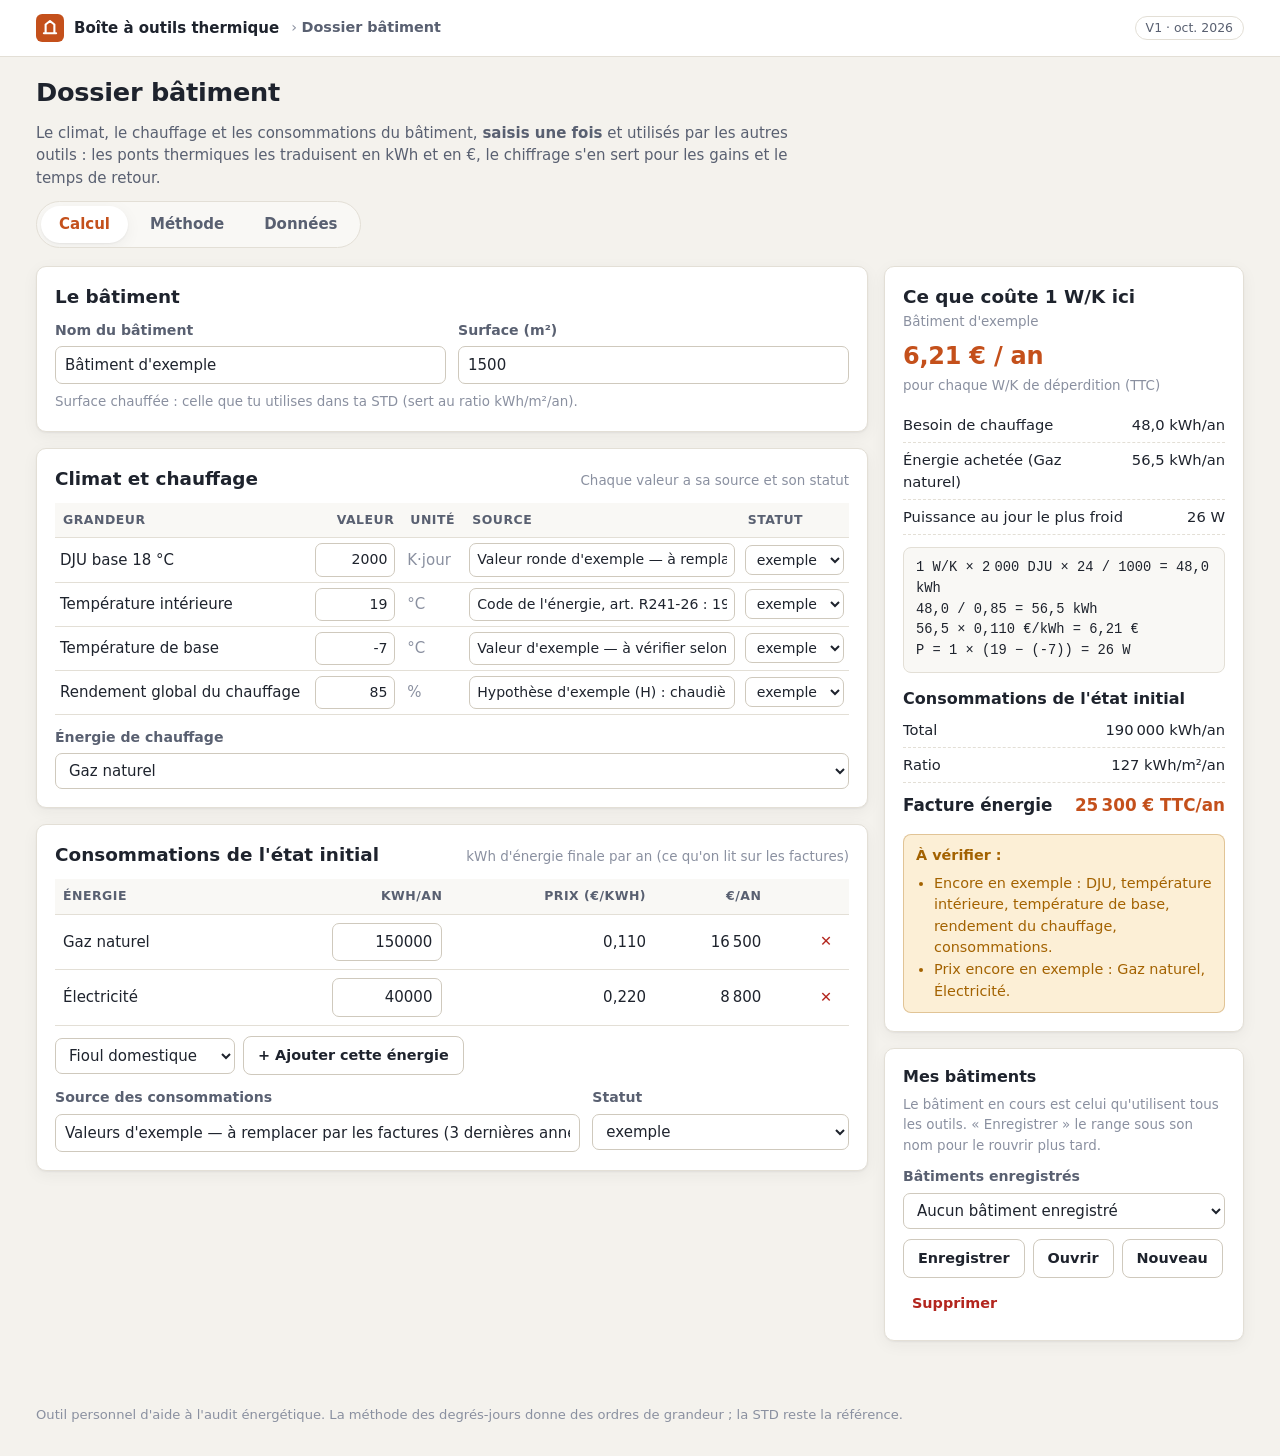
==== outils/batiment/index.html @ 41729c94 "Lot 2 « utile pour les rapports » : dossier bâtiment, scénarios, gains, € des ponts thermiques Dossi" ====
<!doctype html>
<html lang="fr">
<head>
  <meta charset="utf-8">
  <meta name="viewport" content="width=device-width, initial-scale=1">
  <title>Dossier bâtiment — Boîte à outils thermique</title>
  <meta name="description" content="Climat (DJU, température de base), chauffage, consommations et prix des énergies du bâtiment, partagés par tous les outils.">
  <link rel="icon" href="data:image/svg+xml,%3Csvg xmlns='http://www.w3.org/2000/svg' viewBox='0 0 32 32'%3E%3Crect width='32' height='32' rx='7' fill='%23c4501b'/%3E%3Cpath d='M9 22h14M11 22V12l5-4 5 4v10' stroke='white' stroke-width='2.4' fill='none' stroke-linejoin='round' stroke-linecap='round'/%3E%3C/svg%3E">
  <link rel="stylesheet" href="../../commun/style.css">
</head>
<body>

<header class="entete">
  <div class="entete-interieur">
    <a class="logo" href="../../index.html" title="Retour à la boîte à outils">
      <svg width="28" height="28" viewBox="0 0 32 32" aria-hidden="true"><rect width="32" height="32" rx="7" fill="var(--accent)"/><path d="M9 22h14M11 22V12l5-4 5 4v10" stroke="#fff" stroke-width="2.4" fill="none" stroke-linejoin="round" stroke-linecap="round"/></svg>
      <span>Boîte à outils thermique</span>
    </a>
    <span class="fil">› <b>Dossier bâtiment</b></span>
    <span class="version">V1 · oct. 2026</span>
  </div>
</header>

<main class="page">
  <h1>Dossier bâtiment</h1>
  <p class="intro">Le climat, le chauffage et les consommations du bâtiment, <b>saisis une fois</b> et utilisés par les autres outils : les ponts thermiques les traduisent en kWh et en €, le chiffrage s'en sert pour les gains et le temps de retour.</p>

  <nav class="onglets" role="tablist" aria-label="Sections de l'outil">
    <button data-onglet="calcul">Calcul</button>
    <button data-onglet="methode">Méthode</button>
    <button data-onglet="donnees">Données</button>
  </nav>

  <!-- ===================== ONGLET CALCUL ===================== -->
  <section class="panneau" id="onglet-calcul" role="tabpanel">
    <div class="grille-2">
      <div>
        <div class="carte">
          <div class="carte-titre"><h2>Le bâtiment</h2></div>
          <div class="champs">
            <div class="champ">
              <label for="nom-projet">Nom du bâtiment</label>
              <input type="text" id="nom-projet" placeholder="ex. École du centre" autocomplete="off">
            </div>
            <div class="champ">
              <label for="surface">Surface (m²)</label>
              <input type="text" inputmode="decimal" id="surface" placeholder="ex. 1 500">
            </div>
          </div>
          <p class="aide" style="margin:8px 0 0">Surface chauffée : celle que tu utilises dans ta STD (sert au ratio kWh/m²/an).</p>
        </div>

        <div class="carte">
          <div class="carte-titre">
            <h2>Climat et chauffage</h2>
            <span class="aide">Chaque valeur a sa source et son statut</span>
          </div>
          <div class="defilement">
            <table class="table-edition">
              <thead><tr><th>Grandeur</th><th class="num">Valeur</th><th>Unité</th><th>Source</th><th>Statut</th></tr></thead>
              <tbody id="corps-hypotheses"></tbody>
            </table>
          </div>
          <div class="champs" style="margin-top:12px">
            <div class="champ">
              <label for="energie-chauffage">Énergie de chauffage</label>
              <select id="energie-chauffage"></select>
            </div>
          </div>
        </div>

        <div class="carte">
          <div class="carte-titre">
            <h2>Consommations de l'état initial</h2>
            <span class="aide">kWh d'énergie finale par an (ce qu'on lit sur les factures)</span>
          </div>
          <div class="defilement">
            <table>
              <thead><tr><th>Énergie</th><th class="num">kWh/an</th><th class="num">Prix (€/kWh)</th><th class="num">€/an</th><th></th></tr></thead>
              <tbody id="corps-consos"></tbody>
            </table>
          </div>
          <div class="barre-boutons" style="margin-top:10px">
            <select id="ajout-energie" aria-label="Énergie à ajouter" style="width:auto"></select>
            <button type="button" class="bouton" id="btn-ajouter-energie">+ Ajouter cette énergie</button>
          </div>
          <div class="champs" style="margin-top:12px">
            <div class="champ" style="grid-column: span 2">
              <label for="source-consos">Source des consommations</label>
              <input type="text" id="source-consos" placeholder="ex. factures 2023-2025, ou STD état initial" autocomplete="off">
            </div>
            <div class="champ">
              <label for="statut-consos">Statut</label>
              <select id="statut-consos"><option value="exemple">exemple</option><option value="valide">validé</option></select>
            </div>
          </div>
        </div>
      </div>

      <aside class="collant">
        <div class="carte" id="resultats" aria-live="polite"></div>

        <div class="carte pas-impression">
          <h3>Mes bâtiments</h3>
          <p class="aide">Le bâtiment en cours est celui qu'utilisent tous les outils. « Enregistrer » le range sous son nom pour le rouvrir plus tard.</p>
          <div class="champ" style="margin-bottom:10px">
            <label for="liste-projets">Bâtiments enregistrés</label>
            <select id="liste-projets"></select>
          </div>
          <div class="barre-boutons">
            <button type="button" class="bouton" id="btn-enregistrer">Enregistrer</button>
            <button type="button" class="bouton" id="btn-ouvrir">Ouvrir</button>
            <button type="button" class="bouton" id="btn-nouveau">Nouveau</button>
            <button type="button" class="bouton discret danger" id="btn-supprimer-projet">Supprimer</button>
          </div>
        </div>
      </aside>
    </div>
  </section>

  <!-- ===================== ONGLET MÉTHODE ===================== -->
  <section class="panneau" id="onglet-methode" role="tabpanel" hidden>
    <div class="carte methode">
      <h2>1. À quoi sert ce dossier</h2>
      <p>Les autres outils calculent des <b>W/K</b> (un coefficient de déperdition) ou des <b>coûts de travaux</b>. Pour parler au client, il faut des <b>kWh</b> et des <b>€ par an</b>. Ce passage dépend du bâtiment : son climat, son chauffage, le prix de son énergie. On le saisit ici une seule fois.</p>

      <h2>2. Les degrés-jours (DJU), c'est quoi ?</h2>
      <p>Chaque jour de la saison de chauffe, on regarde la température moyenne dehors et on compte <b>combien de degrés il manque pour arriver à 18 °C</b>. Une journée à 5 °C de moyenne compte 18 − 5 = <b>13 degrés-jours</b>. Une journée à 20 °C compte 0. On additionne sur l'année : c'est le <b>DJU</b>, en K·jour (ou °C·jour).</p>
      <ul>
        <li>Plus le climat est froid, plus le DJU est grand. Un DJU de 2 000 veut dire « l'équivalent de 2 000 jours avec 1 °C d'écart ».</li>
        <li><b>Pourquoi 18 °C et pas 19 ou 20 ?</b> Le soleil, les occupants et les appareils chauffent gratuitement le bâtiment et apportent les derniers degrés (H). C'est la convention des DJU « base 18 » (méthode COSTIC, Météo-France).</li>
        <li><b>Où les trouver</b> : DJU de la station météo la plus proche (Météo-France), ou le fichier météo de ta STD Pléiades.</li>
      </ul>

      <h2>3. De W/K à kWh : la formule</h2>
      <div class="formule">Besoin (kWh/an) = H (W/K) × DJU (K·jour) × 24 (h/jour) / 1000</div>
      <ul>
        <li><b>H × DJU</b> : H watts par degré, multiplié par des « degrés × jours » → des <b>watts × jours</b>.</li>
        <li><b>× 24</b> : un jour = 24 heures → des <b>Wh</b>.</li>
        <li><b>/ 1000</b> : 1 kWh = 1 000 Wh → des <b>kWh</b>.</li>
      </ul>

      <h2>4. Du besoin à la facture</h2>
      <div class="formule">Énergie finale (kWh/an) = Besoin / rendement global
Coût (€/an)             = Énergie finale × prix de l'énergie (€/kWh)</div>
      <ul>
        <li><b>Besoin</b> : la chaleur qu'il faut apporter dans les pièces.</li>
        <li><b>Rendement global</b> : le chauffage en perd une partie avant d'arriver dans la pièce (chaudière, tuyaux, régulation, radiateurs). Avec 85 %, il faut acheter 100 kWh pour en livrer 85. Une PAC a un « rendement » supérieur à 100 % (son COP) : elle puise de la chaleur dans l'air.</li>
        <li><b>Énergie finale</b> : celle qu'on achète, lue sur les factures. À ne pas confondre avec l'énergie <b>primaire</b> du DPE (qui compte aussi les pertes de production de l'électricité).</li>
      </ul>

      <h2>5. La puissance au jour le plus froid</h2>
      <div class="formule">P (W) = H (W/K) × (T intérieure − T de base)</div>
      <p>La <b>température de base</b> est la température extérieure de référence la plus froide du lieu (elle dépend du département et de l'altitude, voir l'annexe nationale de NF EN 12831). Cette puissance sert à <b>dimensionner</b> le chauffage. Elle ne dit rien de la consommation sur l'année : c'est le rôle des DJU.</p>

      <h2>6. Exemple refait à la main</h2>
      <p>Les ponts thermiques de l'exemple de l'outil Ponts thermiques : H = 76 W/K. Bâtiment d'exemple : DJU 2 000, chaudière gaz à 85 %, gaz à 0,11 €/kWh, 19 °C dedans, −7 °C de température de base.</p>
      <div class="formule">Besoin          = 76 × 2 000 × 24 / 1000 = 3 648 kWh/an
Énergie finale  = 3 648 / 0,85           = 4 292 kWh de gaz/an
Coût            = 4 292 × 0,11           ≈ 472 €/an
Puissance       = 76 × (19 − (−7))       = 1 976 W ≈ 2,0 kW

Et pour 1 seul W/K : 48 kWh de besoin → 56,5 kWh de gaz → 6,21 €/an</div>
      <p>La dernière ligne est un bon réflexe : <b>« chaque W/K coûte environ 6 € par an ici »</b>. Un nez de dalle de 60 m à 0,90 W/(m·K) fait 54 W/K, soit environ 335 €/an.</p>

      <h2>7. Les consommations de l'état initial</h2>
      <ul>
        <li>Source idéale : les <b>factures</b> des 3 dernières années (moyenne), énergie par énergie. Sinon la STD de l'état initial.</li>
        <li>Le chiffrage s'en sert comme point de départ : gain d'un scénario = consommation avant − consommation après.</li>
        <li>Le ratio <b>kWh/m²/an</b> permet de situer le bâtiment par rapport à d'autres du même usage.</li>
      </ul>

      <h2>8. Limites connues (H)</h2>
      <ul>
        <li><b>(H)</b> La méthode des DJU est simple : elle ignore l'intermittence (bâtiment fermé la nuit et le week-end), l'inertie et les apports solaires réels. En tertiaire, elle a tendance à <b>surestimer</b> les kWh. Ta STD Pléiades est plus juste.</li>
        <li><b>(H)</b> Les DJU d'une année donnée ne sont pas ceux d'une année « normale ». Pour comparer à des factures, utilise les DJU des mêmes années.</li>
        <li><b>(H)</b> Un seul rendement global pour toute l'année et un seul prix par énergie (pas d'abonnement, pas de tarif heures pleines/creuses).</li>
        <li><b>(H)</b> Les prix des énergies bougent : note toujours le mois et la source.</li>
      </ul>

      <h2>9. Où est le code</h2>
      <ul>
        <li><code>outils/batiment/calcul.js</code> : les formules ci-dessus, commentées. Les autres outils les utilisent.</li>
        <li><code>outils/batiment/interface.js</code> : l'affichage et les boutons (aucun calcul).</li>
        <li><code>donnees/batiment-exemple.js</code> : le bâtiment et les prix d'exemple (publics).</li>
      </ul>
    </div>
  </section>

  <!-- ===================== ONGLET DONNÉES ===================== -->
  <section class="panneau" id="onglet-donnees" role="tabpanel" hidden>
    <div class="carte">
      <div class="alerte info" id="note-stockage">Tes valeurs restent <b>dans ce navigateur</b>, sur cet appareil.</div>
      <p class="aide" style="margin:0">Le dossier bâtiment est inclus dans la sauvegarde complète (accueil › Mes données).</p>
    </div>

    <div class="carte">
      <div class="carte-titre">
        <h2>Prix des énergies</h2>
        <span id="stats-energies" class="aide"></span>
      </div>
      <div class="champs" style="margin-bottom:12px">
        <div class="champ">
          <label for="base-prix">Les prix sont saisis en</label>
          <select id="base-prix"><option value="TTC">€ TTC / kWh</option><option value="HT">€ HT / kWh</option></select>
        </div>
      </div>
      <p class="aide" style="margin:-4px 0 12px">Le temps de retour du chiffrage compare le coût des travaux sur la <b>même base</b> (TTC avec TTC, HT avec HT). Client qui récupère la TVA : saisis des prix HT.</p>
      <div class="defilement">
        <table class="table-edition">
          <thead><tr><th>Énergie</th><th class="num">Prix (€/kWh)</th><th>Mois</th><th>Source</th><th>Statut</th><th></th></tr></thead>
          <tbody id="corps-energies"></tbody>
        </table>
      </div>
      <div class="barre-boutons" style="margin-top:12px">
        <button type="button" class="bouton" id="btn-nouvelle-energie">+ Ajouter une énergie</button>
      </div>
    </div>
  </section>
</main>

<footer class="pied">
  Outil personnel d'aide à l'audit énergétique. La méthode des degrés-jours donne des ordres de grandeur ; la STD reste la référence.
</footer>

<script src="../../commun/commun.js"></script>
<script src="../../donnees/batiment-exemple.js"></script>
<script src="calcul.js"></script>
<script src="interface.js"></script>
</body>
</html>
---- commun/style.css ----
/* ==========================================================
   Boîte à outils thermique — style commun à tous les outils
   ========================================================== */

:root {
  --fond: #f4f2ed;
  --surface: #ffffff;
  --surface-2: #f9f8f5;
  --encre: #1e232d;
  --encre-2: #596071;
  --encre-3: #8a90a0;
  --bord: #e3dfd6;
  --bord-fort: #cfc9bd;
  --accent: #c4501b;          /* chaud : action principale */
  --accent-fonce: #a2410f;
  --accent-doux: #fbe8dd;
  --froid: #2b6a8e;           /* froid : informations */
  --froid-doux: #e2eef5;
  --ok: #2a7a4b;
  --ok-doux: #e2f2e7;
  --alerte: #a36200;
  --alerte-doux: #fcefd6;
  --danger: #b3261e;
  /* Schémas de parois (coupes) */
  --sch-beton: #bdb8ae;
  --sch-isolant: #f7e19a;
  --sch-isolant-trait: #d2a52c;
  --sch-maconnerie: #ecd2b4;
  --sch-maconnerie-point: #b98a5e;
  --sch-sol: #d9c6a8;
  --sch-flux: #d0451b;
  --rayon: 10px;
  --ombre: 0 1px 2px rgba(30, 35, 45, .06), 0 4px 16px rgba(30, 35, 45, .05);
  --police: "Segoe UI", system-ui, -apple-system, Roboto, "Helvetica Neue", Arial, sans-serif;
  --police-mono: "Cascadia Mono", "SF Mono", Consolas, "Liberation Mono", monospace;
  color-scheme: light;
}

@media (prefers-color-scheme: dark) {
  :root {
    --fond: #14161b;
    --surface: #1c1f26;
    --surface-2: #22262e;
    --encre: #ebe8e2;
    --encre-2: #a8adb9;
    --encre-3: #7b8190;
    --bord: #313642;
    --bord-fort: #424857;
    --accent: #e8794a;
    --accent-fonce: #f29a73;
    --accent-doux: #3a2318;
    --froid: #74b4da;
    --froid-doux: #1a2c38;
    --ok: #6cc591;
    --ok-doux: #1b3125;
    --alerte: #e3a945;
    --alerte-doux: #362a12;
    --danger: #f2827a;
    --sch-beton: #5d616b;
    --sch-isolant: #5e5020;
    --sch-isolant-trait: #c9a646;
    --sch-maconnerie: #5f4632;
    --sch-maconnerie-point: #b58a63;
    --sch-sol: #4a3f31;
    --sch-flux: #ff7a4d;
    --ombre: 0 1px 2px rgba(0, 0, 0, .3);
    color-scheme: dark;
  }
}

* { box-sizing: border-box; }

html { -webkit-text-size-adjust: 100%; }

body {
  margin: 0;
  background: var(--fond);
  color: var(--encre);
  font-family: var(--police);
  font-size: 15px;
  line-height: 1.5;
}

a { color: var(--froid); }
a:hover { text-decoration-thickness: 2px; }

h1, h2, h3, h4 { line-height: 1.25; margin: 0 0 .5em; }
h1 { font-size: 1.6rem; letter-spacing: -.01em; }
h2 { font-size: 1.15rem; }
h3 { font-size: 1rem; }
p { margin: 0 0 .8em; }

.nombre, td.num, .num { font-variant-numeric: tabular-nums; }

/* ---------- En-tête ---------- */
.entete {
  background: var(--surface);
  border-bottom: 1px solid var(--bord);
}
.entete-interieur {
  max-width: 1240px;
  margin: 0 auto;
  padding: 14px 16px;
  display: flex;
  align-items: center;
  gap: 12px;
  flex-wrap: wrap;
}
.logo {
  display: inline-flex;
  align-items: center;
  gap: 10px;
  color: var(--encre);
  text-decoration: none;
  font-weight: 650;
}
.logo svg { flex: none; }
.fil { color: var(--encre-3); font-size: .9rem; }
.fil b { color: var(--encre-2); font-weight: 600; }
.version {
  margin-left: auto;
  font-size: .78rem;
  color: var(--encre-2);
  border: 1px solid var(--bord);
  border-radius: 999px;
  padding: 2px 10px;
}

/* ---------- Mise en page ---------- */
.page {
  max-width: 1240px;
  margin: 0 auto;
  padding: 20px 16px 48px;
}
.intro { color: var(--encre-2); max-width: 760px; }

.carte {
  background: var(--surface);
  border: 1px solid var(--bord);
  border-radius: var(--rayon);
  box-shadow: var(--ombre);
  padding: 18px;
  margin-bottom: 16px;
  min-width: 0;
}
.carte > h2:first-child, .carte > h3:first-child { margin-top: 0; }
.carte-titre {
  display: flex;
  align-items: baseline;
  gap: 10px;
  flex-wrap: wrap;
  margin-bottom: 12px;
}
.carte-titre h2 { margin: 0; }
.carte-titre .aide { margin-left: auto; }

.grille-2 {
  display: grid;
  grid-template-columns: minmax(0, 1fr) 360px;
  gap: 16px;
  align-items: start;
}
@media (max-width: 960px) {
  .grille-2 { grid-template-columns: minmax(0, 1fr); }
}
.collant { position: sticky; top: 16px; }
@media (max-width: 960px) { .collant { position: static; } }

/* ---------- Onglets ---------- */
.onglets {
  display: flex;
  gap: 4px;
  background: var(--surface-2);
  border: 1px solid var(--bord);
  border-radius: 999px;
  padding: 4px;
  width: fit-content;
  max-width: 100%;
  overflow-x: auto;
  margin: 4px 0 18px;
}
.onglets button {
  border: 0;
  background: transparent;
  color: var(--encre-2);
  font: inherit;
  font-weight: 600;
  padding: 7px 18px;
  border-radius: 999px;
  cursor: pointer;
  white-space: nowrap;
}
.onglets button:hover { color: var(--encre); }
.onglets button[aria-selected="true"] {
  background: var(--surface);
  color: var(--accent);
  box-shadow: var(--ombre);
}
.panneau[hidden] { display: none; }

/* ---------- Formulaires ---------- */
label { font-weight: 600; font-size: .88rem; color: var(--encre-2); }
.champ { display: flex; flex-direction: column; gap: 5px; min-width: 0; }
.champs { display: grid; grid-template-columns: repeat(auto-fit, minmax(170px, 1fr)); gap: 12px; }

input[type="text"], input[type="number"], input[type="month"], select, textarea {
  font: inherit;
  color: var(--encre);
  background: var(--surface);
  border: 1px solid var(--bord-fort);
  border-radius: 7px;
  padding: 7px 9px;
  width: 100%;
  min-width: 0;
}
input:focus, select:focus, textarea:focus, button:focus-visible {
  outline: 2px solid var(--froid);
  outline-offset: 1px;
}
input[type="number"] { font-variant-numeric: tabular-nums; }
.petit-champ { max-width: 110px; }

.interrupteur { display: inline-flex; align-items: center; gap: 8px; cursor: pointer; font-weight: 600; color: var(--encre); }
.interrupteur input { width: 18px; height: 18px; accent-color: var(--accent); }

/* Choix de la complexité 1 à 4 */
.niveaux { display: grid; grid-template-columns: repeat(4, minmax(0, 1fr)); gap: 8px; }
@media (max-width: 640px) { .niveaux { grid-template-columns: repeat(2, minmax(0, 1fr)); } }
.niveau {
  border: 1px solid var(--bord-fort);
  border-radius: 8px;
  padding: 8px 10px;
  cursor: pointer;
  background: var(--surface);
  text-align: left;
  font: inherit;
  color: var(--encre);
}
.niveau .n { font-weight: 700; font-size: 1.05rem; }
.niveau .nom { font-weight: 600; font-size: .85rem; }
.niveau .coef { font-size: .8rem; color: var(--encre-2); }
.niveau[aria-pressed="true"] { border-color: var(--accent); background: var(--accent-doux); box-shadow: inset 0 0 0 1px var(--accent); }
.criteres { font-size: .85rem; color: var(--encre-2); margin-top: 8px; }

/* Puces de choix (scénarios…) */
.choix-scenarios { display: flex; flex-wrap: wrap; gap: 6px; }
.puce {
  font: inherit; font-size: .88rem; font-weight: 600;
  border: 1px solid var(--bord-fort); border-radius: 999px;
  padding: 5px 12px; background: var(--surface); color: var(--encre-2); cursor: pointer;
  max-width: 100%; overflow: hidden; text-overflow: ellipsis; white-space: nowrap;
}
.puce[aria-pressed="true"] { border-color: var(--accent); background: var(--accent-doux); color: var(--accent); }
.puce.ajout { border-style: dashed; }

/* ---------- Boutons ---------- */
.bouton {
  font: inherit;
  font-weight: 600;
  font-size: .9rem;
  border-radius: 8px;
  padding: 8px 14px;
  cursor: pointer;
  border: 1px solid var(--bord-fort);
  background: var(--surface);
  color: var(--encre);
  display: inline-flex;
  align-items: center;
  gap: 6px;
  white-space: nowrap;
}
.bouton:hover { border-color: var(--encre-3); }
.bouton.principal { background: var(--accent); border-color: var(--accent); color: #fff; }
.bouton.principal:hover { background: var(--accent-fonce); border-color: var(--accent-fonce); }
@media (prefers-color-scheme: dark) { .bouton.principal { color: #1a0d06; } }
.bouton.discret { border-color: transparent; background: transparent; color: var(--encre-2); padding: 6px 8px; }
.bouton.discret:hover { color: var(--encre); background: var(--surface-2); }
.bouton.danger { color: var(--danger); }
.barre-boutons { display: flex; gap: 8px; flex-wrap: wrap; align-items: center; }

/* ---------- Tableaux ---------- */
.defilement { position: relative; overflow-x: auto; -webkit-overflow-scrolling: touch; }
table { border-collapse: collapse; width: 100%; }
th, td { text-align: left; padding: 8px 8px; border-bottom: 1px solid var(--bord); vertical-align: middle; }
th { font-size: .78rem; text-transform: uppercase; letter-spacing: .04em; color: var(--encre-2); font-weight: 650; background: var(--surface-2); }
td.num, th.num { text-align: right; white-space: nowrap; }
tr.detail td { background: var(--surface-2); font-size: .86rem; color: var(--encre-2); }
.table-edition input, .table-edition select { padding: 5px 7px; font-size: .88rem; }

/* Tableau des postes : sur téléphone, chaque poste devient une petite fiche */
@media (max-width: 640px) {
  .table-lignes thead { display: none; }
  .table-lignes, .table-lignes tbody { display: block; width: 100%; }
  .table-lignes tr[data-ligne] {
    display: grid;
    grid-template-columns: auto minmax(0, 1fr);
    align-items: center;
    gap: 8px 10px;
    padding: 12px 0;
    border-bottom: 1px solid var(--bord);
  }
  .table-lignes tr[data-ligne] td { border: 0; padding: 0; min-width: 0 !important; text-align: left; }
  .table-lignes tr[data-ligne] td:first-child,
  .table-lignes td[data-label],
  .table-lignes td.cel-actions { grid-column: 1 / -1; }
  .table-lignes td[data-label] { display: flex; justify-content: space-between; gap: 10px; }
  .table-lignes td[data-label]::before { content: attr(data-label); color: var(--encre-2); font-size: .85rem; }
  .table-lignes td.cel-actions { display: flex; justify-content: space-between; }
  .table-lignes tr.detail, .table-lignes tr.detail td { display: block; border: 0; }
  .table-lignes tr.detail[hidden] { display: none; }
  .table-lignes tr:not([data-ligne]):not(.detail) td { display: block; }
}
.table-edition td { padding: 5px 5px; }

/* ---------- Badges & alertes ---------- */
.badge {
  display: inline-block;
  font-size: .74rem;
  font-weight: 650;
  border-radius: 999px;
  padding: 2px 9px;
  white-space: nowrap;
}
.badge.exemple { background: var(--alerte-doux); color: var(--alerte); }
.badge.valide { background: var(--ok-doux); color: var(--ok); }
.badge.info { background: var(--froid-doux); color: var(--froid); }
.badge.bientot { background: var(--surface-2); color: var(--encre-3); border: 1px solid var(--bord); }

.alerte {
  border-radius: 8px;
  padding: 10px 12px;
  font-size: .9rem;
  margin: 0 0 12px;
  border: 1px solid transparent;
}
.alerte.attention { background: var(--alerte-doux); color: var(--alerte); border-color: color-mix(in srgb, var(--alerte) 30%, transparent); }
.alerte.info { background: var(--froid-doux); color: var(--froid); }
.alerte.ok { background: var(--ok-doux); color: var(--ok); }

.formule {
  font-family: var(--police-mono);
  font-size: .86rem;
  background: var(--surface-2);
  border: 1px solid var(--bord);
  border-radius: 8px;
  padding: 10px 12px;
  overflow-x: auto;
  white-space: pre-wrap;
  word-break: break-word;
}
/* Le détail d'un calcul garde ses colonnes alignées (défilement horizontal sur téléphone) */
.formule[data-cellule="detail"] { white-space: pre; word-break: normal; }

.aide { font-size: .84rem; color: var(--encre-3); }
.sr { position: absolute; width: 1px; height: 1px; overflow: hidden; clip: rect(0 0 0 0); white-space: nowrap; }
.muet { color: var(--encre-3); }
.vide { text-align: center; color: var(--encre-3); padding: 28px 12px; }

/* ---------- Résultats ---------- */
.resultat-ligne { display: flex; justify-content: space-between; gap: 12px; padding: 6px 0; border-bottom: 1px dashed var(--bord); font-size: .92rem; }
.resultat-ligne span:last-child { text-align: right; font-variant-numeric: tabular-nums; white-space: nowrap; }
.resultat-total { display: flex; justify-content: space-between; gap: 12px; padding: 10px 0 4px; font-weight: 700; font-size: 1.05rem; }
.resultat-total span:last-child { color: var(--accent); text-align: right; font-variant-numeric: tabular-nums; }
.gros-chiffre { font-size: 1.5rem; font-weight: 750; color: var(--accent); font-variant-numeric: tabular-nums; letter-spacing: -.01em; }

/* ---------- Méthode (texte) ---------- */
.methode { max-width: 860px; }
.methode h2 { margin-top: 1.4em; }
.methode h2:first-child { margin-top: 0; }
.methode li { margin-bottom: .35em; }
.chaine { display: flex; flex-wrap: wrap; gap: 6px; align-items: center; margin: 10px 0 16px; }
.chaine .bloc { border: 1px solid var(--bord-fort); border-radius: 8px; padding: 6px 10px; background: var(--surface); font-size: .86rem; text-align: center; }
.chaine .bloc b { display: block; font-size: .9rem; }
.chaine .op { color: var(--encre-3); font-weight: 700; }
.chaine .bloc.res { border-color: var(--accent); background: var(--accent-doux); }
/* Sections repliables (créées par BAO.sectionsRepliables) */
.section-methode { border-top: 1px solid var(--bord); }
.section-methode:first-of-type { border-top: 0; }
.section-methode > summary { cursor: pointer; list-style: none; display: flex; align-items: baseline; gap: 8px; }
.section-methode > summary::-webkit-details-marker { display: none; }
.section-methode > summary::before { content: "▸"; color: var(--accent); font-weight: 700; width: 1em; flex: none; }
.section-methode[open] > summary::before { content: "▾"; }
.methode .section-methode > summary h2 { margin: .7em 0; }
.section-methode[open] { padding-bottom: 10px; }

/* ---------- Schémas de parois (SVG) ---------- */
.schema-svg { display: block; width: 100%; height: auto; max-width: 460px; border-radius: 8px; border: 1px solid var(--bord); }
.schema-svg .sch-zone-chaude { fill: var(--accent-doux); }
.schema-svg .sch-zone-froide { fill: var(--froid-doux); }
.schema-svg .sch-beton { fill: var(--sch-beton); }
.schema-svg .sch-isolant-fond { fill: var(--sch-isolant); }
.schema-svg .sch-isolant-trait { stroke: var(--sch-isolant-trait); stroke-width: 1.4; }
.schema-svg .sch-maconnerie-fond { fill: var(--sch-maconnerie); }
.schema-svg .sch-maconnerie-point { fill: var(--sch-maconnerie-point); }
.schema-svg .sch-plaque { fill: var(--surface); stroke: var(--encre-3); stroke-width: .6; }
.schema-svg .sch-sol { fill: var(--sch-sol); }
.schema-svg .sch-etanche { fill: var(--encre); }
.schema-svg .sch-menuiserie { fill: var(--encre-2); }
.schema-svg .sch-vitrage { fill: var(--froid); opacity: .55; }
.schema-svg .sch-acier { stroke: var(--encre); stroke-width: 1.6; }
.schema-svg .sch-halo-centre { stop-color: var(--sch-flux); stop-opacity: .55; }
.schema-svg .sch-halo-bord { stop-color: var(--sch-flux); stop-opacity: 0; }
.schema-svg .sch-flux { fill: none; stroke: var(--sch-flux); stroke-linecap: round; }
.schema-svg .sch-fleche { fill: var(--sch-flux); }
.schema-svg .sch-flux-courant { stroke: var(--encre-3); stroke-width: 1.2; stroke-dasharray: 4 3; }
.schema-svg .sch-fleche-courant { fill: var(--encre-3); }
.schema-svg .sch-texte { fill: var(--encre-2); font-size: 11px; font-family: var(--police); font-weight: 600; }
.legende { display: flex; flex-wrap: wrap; gap: 6px 14px; font-size: .8rem; color: var(--encre-2); margin-top: 8px; }
.legende span { display: inline-flex; align-items: center; gap: 6px; }
.legende i { display: inline-block; width: 14px; height: 10px; border-radius: 2px; border: 1px solid var(--bord-fort); }

/* ---------- Accueil : cartes des outils ---------- */
.grille-outils { display: grid; grid-template-columns: repeat(auto-fill, minmax(280px, 1fr)); gap: 16px; margin: 18px 0 28px; }
.outil {
  display: flex;
  flex-direction: column;
  gap: 8px;
  background: var(--surface);
  border: 1px solid var(--bord);
  border-radius: var(--rayon);
  box-shadow: var(--ombre);
  padding: 18px;
  color: var(--encre);
  text-decoration: none;
  transition: border-color .15s, transform .15s;
  min-width: 0;
}
a.outil:hover { border-color: var(--accent); transform: translateY(-2px); }
.outil .icone {
  width: 42px; height: 42px; border-radius: 10px;
  display: grid; place-items: center;
  background: var(--accent-doux); color: var(--accent);
}
.outil.a-venir { opacity: .72; box-shadow: none; }
.outil.a-venir .icone { background: var(--surface-2); color: var(--encre-3); }
.outil h2 { margin: 4px 0 0; font-size: 1.08rem; }
.outil p { margin: 0; color: var(--encre-2); font-size: .92rem; }
.outil .bas { margin-top: auto; padding-top: 8px; display: flex; gap: 6px; flex-wrap: wrap; }
.principes { display: grid; grid-template-columns: repeat(auto-fit, minmax(220px, 1fr)); gap: 12px; }
.principe { border-left: 3px solid var(--accent); padding: 4px 0 4px 12px; }
.principe b { display: block; margin-bottom: 2px; }
.principe span { color: var(--encre-2); font-size: .9rem; }

/* ---------- Pied de page ---------- */
.pied { max-width: 1240px; margin: 0 auto; padding: 0 16px 32px; color: var(--encre-3); font-size: .82rem; }

/* ---------- Notification ---------- */
.toast {
  position: fixed;
  left: 50%;
  bottom: 20px;
  transform: translateX(-50%) translateY(20px);
  background: var(--encre);
  color: var(--fond);
  padding: 9px 16px;
  border-radius: 8px;
  font-size: .9rem;
  opacity: 0;
  pointer-events: none;
  transition: opacity .2s, transform .2s;
  z-index: 50;
  max-width: calc(100% - 32px);
}
.toast.visible { opacity: 1; transform: translateX(-50%) translateY(0); }

/* ---------- Impression ---------- */
@media print {
  body { background: #fff; color: #000; font-size: 11pt; }
  .entete, .onglets, .pas-impression, .pied, .bouton { display: none !important; }
  .carte { box-shadow: none; border: none; padding: 0; }
  .grille-2 { display: block; }
  .panneau[hidden] { display: none !important; }
  .section-methode > summary::before { content: none; }
}
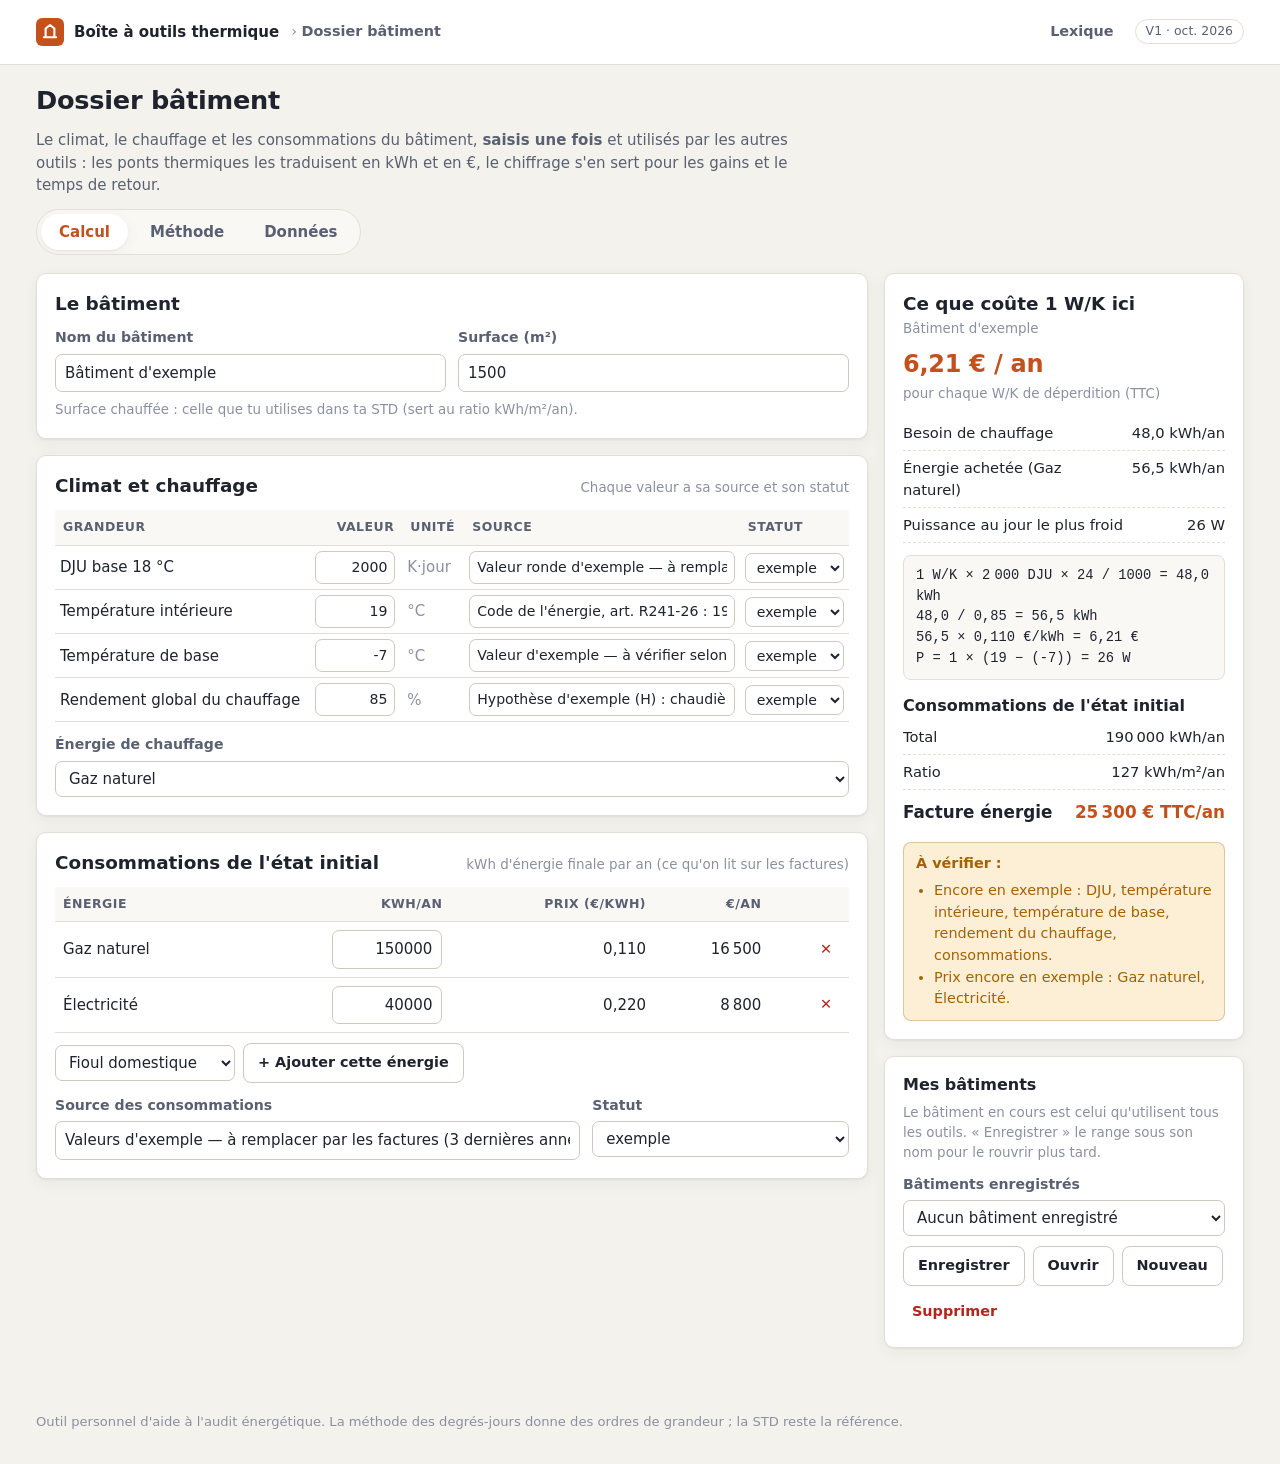
==== commit 0f3275db: "Lot 3 « comprendre » : condensation, schéma interactif, Teste-toi, lexique Ponts thermiques - Risque" ====
--- a/outils/batiment/index.html
+++ b/outils/batiment/index.html
@@ -178,10 +178,15 @@
         <li><b>(H)</b> Les prix des énergies bougent : note toujours le mois et la source.</li>
       </ul>
 
-      <h2>9. Où est le code</h2>
+      <h2>9. Teste-toi</h2>
+      <p>Des exercices tirés au hasard, corrigés étape par étape. Refais-les jusqu'à trouver juste sans regarder la formule.</p>
+      <div id="teste-toi"></div>
+
+      <h2>10. Où est le code</h2>
       <ul>
         <li><code>outils/batiment/calcul.js</code> : les formules ci-dessus, commentées. Les autres outils les utilisent.</li>
         <li><code>outils/batiment/interface.js</code> : l'affichage et les boutons (aucun calcul).</li>
+        <li><code>outils/batiment/exercices.js</code> : les exercices « Teste-toi » (les réponses viennent de <code>calcul.js</code>).</li>
         <li><code>donnees/batiment-exemple.js</code> : le bâtiment et les prix d'exemple (publics).</li>
       </ul>
     </div>
@@ -226,6 +231,8 @@
 <script src="../../commun/commun.js"></script>
 <script src="../../donnees/batiment-exemple.js"></script>
 <script src="calcul.js"></script>
+<script src="exercices.js"></script>
+<script src="../../donnees/lexique.js"></script>
 <script src="interface.js"></script>
 </body>
 </html>
--- a/commun/style.css
+++ b/commun/style.css
@@ -324,6 +324,7 @@
 .badge.exemple { background: var(--alerte-doux); color: var(--alerte); }
 .badge.valide { background: var(--ok-doux); color: var(--ok); }
 .badge.info { background: var(--froid-doux); color: var(--froid); }
+.badge.danger { background: color-mix(in srgb, var(--danger) 14%, transparent); color: var(--danger); }
 .badge.bientot { background: var(--surface-2); color: var(--encre-3); border: 1px solid var(--bord); }
 
 .alerte {
@@ -405,9 +406,47 @@
 .schema-svg .sch-flux-courant { stroke: var(--encre-3); stroke-width: 1.2; stroke-dasharray: 4 3; }
 .schema-svg .sch-fleche-courant { fill: var(--encre-3); }
 .schema-svg .sch-texte { fill: var(--encre-2); font-size: 11px; font-family: var(--police); font-weight: 600; }
+.schema-svg .sch-temp { stroke: var(--surface); stroke-width: 2; }
+.schema-svg .sch-temp-texte { font-size: 13px; font-family: var(--police); font-weight: 750; stroke: var(--surface); stroke-width: 3px; paint-order: stroke; }
+.schema-svg .sch-temp-ok { fill: var(--ok); }
+.schema-svg .sch-temp-moisissures { fill: var(--alerte); }
+.schema-svg .sch-temp-condensation { fill: var(--danger); }
 .legende { display: flex; flex-wrap: wrap; gap: 6px 14px; font-size: .8rem; color: var(--encre-2); margin-top: 8px; }
 .legende span { display: inline-flex; align-items: center; gap: 6px; }
 .legende i { display: inline-block; width: 14px; height: 10px; border-radius: 2px; border: 1px solid var(--bord-fort); }
+
+/* ---------- Lexique ---------- */
+.bouton-lexique { margin-left: auto; }
+.bouton-lexique + .version { margin-left: 0; }
+.terme {
+  font: inherit; color: inherit; background: none; border: 0; padding: 0; cursor: help;
+  border-bottom: 1px dotted var(--froid); line-height: inherit;
+}
+.terme:hover { color: var(--froid); }
+.lexique-panneau {
+  position: fixed; top: 0; right: 0; bottom: 0; z-index: 40;
+  width: min(420px, 100%); overflow-y: auto;
+  background: var(--surface); border-left: 1px solid var(--bord); box-shadow: -8px 0 24px rgba(0, 0, 0, .12);
+  padding: 16px;
+}
+.lexique-panneau[hidden] { display: none; }
+.lexique-tete { display: flex; justify-content: space-between; align-items: center; }
+.lexique-tete h2 { margin: 0; }
+.lexique-panneau input[type="search"] {
+  font: inherit; width: 100%; margin: 10px 0 12px; padding: 7px 9px;
+  border: 1px solid var(--bord-fort); border-radius: 7px; background: var(--surface); color: var(--encre);
+}
+.lexique-panneau dl { margin: 0; }
+.lexique-terme { padding: 8px 6px; border-bottom: 1px solid var(--bord); border-radius: 6px; }
+.lexique-terme[hidden] { display: none; }
+.lexique-terme dt { font-weight: 700; }
+.lexique-terme dd { margin: 2px 0 0; color: var(--encre-2); font-size: .9rem; }
+.lexique-terme.vise { background: var(--froid-doux); }
+
+/* ---------- Teste-toi ---------- */
+.exercice { border: 1px solid var(--bord); border-radius: 8px; padding: 12px; margin: 10px 0; background: var(--surface-2); }
+.exercice-titre { font-weight: 700; margin-bottom: 4px; }
+.exercice p { margin: 0 0 8px; }
 
 /* ---------- Accueil : cartes des outils ---------- */
 .grille-outils { display: grid; grid-template-columns: repeat(auto-fill, minmax(280px, 1fr)); gap: 16px; margin: 18px 0 28px; }
@@ -466,7 +505,7 @@
 /* ---------- Impression ---------- */
 @media print {
   body { background: #fff; color: #000; font-size: 11pt; }
-  .entete, .onglets, .pas-impression, .pied, .bouton { display: none !important; }
+  .entete, .onglets, .pas-impression, .pied, .bouton, .lexique-panneau { display: none !important; }
   .carte { box-shadow: none; border: none; padding: 0; }
   .grille-2 { display: block; }
   .panneau[hidden] { display: none !important; }
